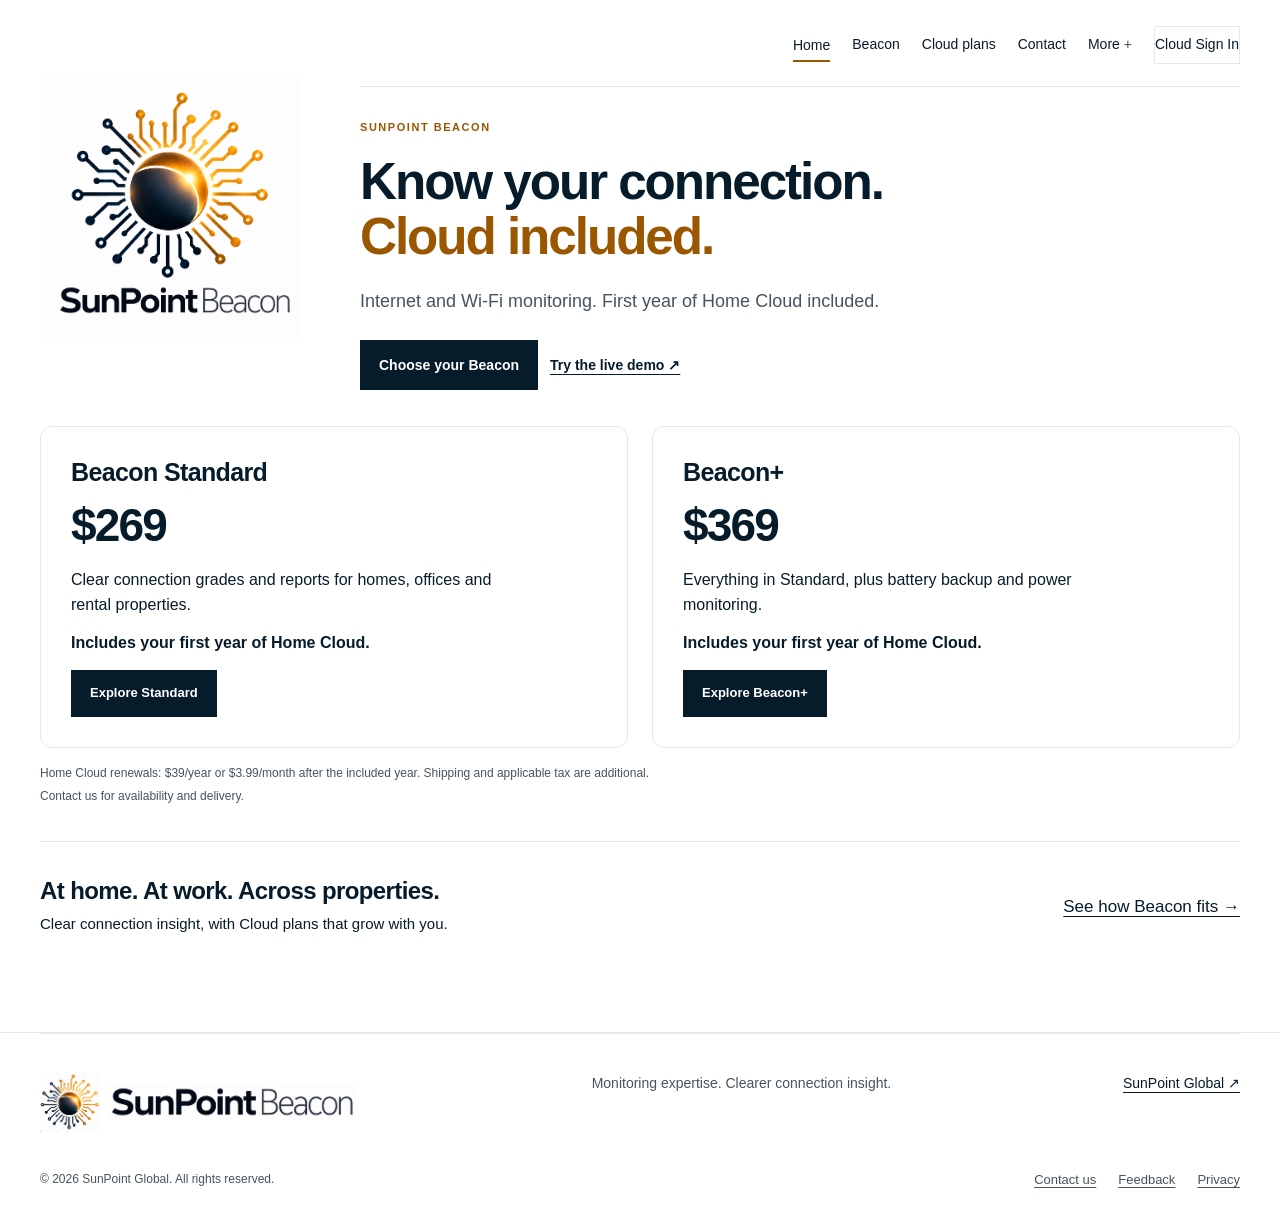
==== index.html @ 707d2218 "Match Global home layout and standardize public navigation" ====
<!doctype html><html lang="en"><head><meta charset="utf-8"><meta name="viewport" content="width=device-width,initial-scale=1"><title>SunPoint Beacon — Know the quality of your connection</title><meta name="description" content="Internet and Wi-Fi monitoring with clear grades, remote dashboards and useful reports for homes, businesses and short-term rental hosts."><link rel="canonical" href="https://sunpointbeacon.com/"><meta property="og:type" content="website"><meta property="og:title" content="SunPoint Beacon — Know the quality of your connection"><meta property="og:description" content="Internet and Wi-Fi monitoring with clear grades, remote dashboards and useful reports for homes, businesses and short-term rental hosts."><meta property="og:url" content="https://sunpointbeacon.com/"><meta name="theme-color" content="#102f3b"><link rel="icon" href="favicon.svg?v=20261029-eclipse" type="image/svg+xml"><link rel="stylesheet" href="styles.css?v=20261024-sales"><link rel="stylesheet" href="brand.css?v=20261030-navigation1"><script src="site.js?v=20261030-navigation1" defer></script><script src="analytics-config.js"></script><script src="analytics.js" defer></script></head><body><a class="skip" href="#main">Skip to content</a><header class="home-masthead clean-bundle-home"><div class="wrap home-masthead-grid"><a class="brand" href="/" aria-label="SunPoint Beacon home"><img class="eclipse-stacked-header" src="assets/eclipse-logo.png" alt="SunPoint Beacon" width="1254" height="1254"></a><div class="home-masthead-content"><nav class="site-navigation" aria-label="Main navigation"><a href="/" aria-current="page">Home</a><a href="product.html">Beacon</a><a href="pricing.html">Cloud plans</a><a href="contact.html">Contact</a><details class="site-more"><summary>More</summary><div class="site-more-links"><a href="https://sunpointglobal.net/consulting.html">Consulting</a><a href="use-cases.html">Use cases</a><a href="about.html">About</a><a href="https://cloud.sunpointbeacon.com/demo">Live demo</a><a href="feedback.html">Feedback</a></div></details><a href="https://cloud.sunpointbeacon.com/login" class="cloud-signin">Cloud Sign In</a></nav><div class="home-intro"><p class="eyebrow">SunPoint Beacon</p><h1>Know your connection.<br><em>Cloud included.</em></h1><p class="lead">Internet and Wi-Fi monitoring. First year of Home Cloud included.</p><div class="actions"><a class="button" href="#choose-beacon">Choose your Beacon</a><a class="home-demo-link" href="https://cloud.sunpointbeacon.com/demo">Try the live demo &#8599;</a></div></div></div></div></header><main id="main"><section class="wrap bundle-choice" id="choose-beacon" aria-label="Choose your Beacon"><article class="bundle-card"><h2>Beacon Standard</h2><p class="bundle-price">$269</p><p>Clear connection grades and reports for homes, offices and rental properties.</p><p class="bundle-included">Includes your first year of Home Cloud.</p><a class="button" href="product.html">Explore Standard</a></article><article class="bundle-card"><h2>Beacon+</h2><p class="bundle-price">$369</p><p>Everything in Standard, plus battery backup and power monitoring.</p><p class="bundle-included">Includes your first year of Home Cloud.</p><a class="button" href="product.html">Explore Beacon+</a></article></section><div class="wrap bundle-terms"><p>Home Cloud renewals: $39/year or $3.99/month after the included year. Shipping and applicable tax are additional.</p><p>Contact us for availability and delivery.</p></div><section class="wrap consulting-quiet"><div><h2>At home. At work. Across properties.</h2><p>Clear connection insight, with Cloud plans that grow with you.</p></div><a class="text-link" href="use-cases.html">See how Beacon fits &#8594;</a></section></main><footer><div class="wrap footer "><a class="brand" href="/" aria-label="SunPoint Beacon home" title="SunPoint Beacon home"><svg class="eclipse-lockup" viewBox="0 0 640 120" role="img" aria-label="SunPoint Beacon"><svg x="0" y="0" width="120" height="120" viewBox="140 60 980 920"><image href="assets/eclipse-logo.png" width="1254" height="1254"/></svg><svg x="132" y="25" width="500" height="70" viewBox="70 995 1150 155"><image href="assets/eclipse-logo.png" width="1254" height="1254"/></svg></svg></a><p>Monitoring expertise. Clearer connection insight.</p><a href="https://sunpointglobal.net/">SunPoint Global ↗</a></div><div class="wrap footer-bottom"><span>© <span data-year>2026</span> SunPoint Global. All rights reserved.</span><nav class="footer-links" aria-label="Footer navigation"><a href="contact.html">Contact us</a><a href="feedback.html">Feedback</a><a href="privacy.html">Privacy</a></nav></div></footer></body></html>
---- styles.css ----
:root{--ink:#102f3b;--paper:#fbfbf8;--soft:#eef3ef;--line:#d7dfdc;--green:#178148;--lime:#74a91d;--amber:#d19a16;--orange:#d86620;--red:#c9352b;--muted:#5d6a70;--accent:#d9772b}*{box-sizing:border-box}html{scroll-behavior:smooth}body{margin:0;background:var(--paper);color:var(--ink);font-family:Arial,Helvetica,sans-serif;font-size:17px;line-height:1.6}a{color:inherit;text-underline-offset:4px}a:hover{color:var(--accent)}h1,h2,h3,p{margin:0 0 20px}h1,h2,h3{line-height:1.08;letter-spacing:-.04em}h1{font-size:clamp(44px,6vw,82px);font-weight:600}h2{font-size:clamp(30px,4vw,50px);font-weight:600}h3{font-size:25px}.wrap{width:min(1200px,calc(100% - 64px));margin:auto}.eyebrow{font-size:11px;letter-spacing:.14em;text-transform:uppercase;font-weight:800;color:var(--accent);margin-bottom:18px}.small{font-size:13px;color:var(--muted)}.lead{font-size:21px;color:var(--muted);max-width:760px}.skip{position:absolute;top:-100px;left:10px;background:#fff;padding:10px;z-index:10}.skip:focus{top:10px}header{border-bottom:1px solid var(--line);background:rgba(251,251,248,.96);position:sticky;top:0;z-index:5}.head{display:flex;align-items:center;justify-content:space-between;gap:30px;padding:18px 0}.brand{display:flex;align-items:center;gap:12px;text-decoration:none;font-weight:800;letter-spacing:.03em}.mark{display:grid;place-items:center;width:38px;height:38px;border-radius:50%;background:var(--ink);color:#fff;font-size:19px}.brand small{display:block;font-size:10px;letter-spacing:.16em;color:var(--muted);margin-top:2px}nav{display:flex;gap:22px;align-items:center;flex-wrap:wrap}nav a{text-decoration:none;font-size:14px}nav a[aria-current]{border-bottom:2px solid var(--accent);padding-bottom:4px}.hero{display:grid;grid-template-columns:1.25fr .75fr;gap:60px;align-items:center;padding:90px 0 70px}.hero em{font-style:normal;color:var(--accent)}.actions{display:flex;gap:12px;flex-wrap:wrap;margin-top:30px}.button{display:inline-flex;gap:24px;align-items:center;justify-content:space-between;padding:15px 20px;background:var(--ink);color:#fff;text-decoration:none;font-weight:800;font-size:14px;border:1px solid var(--ink)}.button:hover{background:var(--accent);border-color:var(--accent);color:#fff}.button.secondary{background:transparent;color:var(--ink)}.status-card{background:var(--ink);color:#fff;padding:28px;border-radius:18px;box-shadow:16px 16px 0 #e5e9e3}.status-card .label{font-size:10px;letter-spacing:.14em;text-transform:uppercase;color:#c6d4d5}.grade{display:grid;place-items:center;width:160px;height:160px;border-radius:22px;background:var(--green);font-size:100px;font-weight:800;line-height:1;margin:24px 0 14px}.score-link{font-size:22px;font-weight:800}.status-card p{color:#d5e0e1}.mini-grid{display:grid;grid-template-columns:1fr 1fr;gap:10px;margin-top:20px}.mini{border:1px solid #526970;border-radius:10px;padding:12px}.mini b{display:block;margin-top:4px}.band{background:var(--soft);border-top:1px solid var(--line);border-bottom:1px solid var(--line)}.band .wrap{display:flex;gap:30px;justify-content:space-between;padding:20px 0;font-size:13px}.section{padding:80px 0}.split{display:grid;grid-template-columns:1fr 1fr;gap:70px}.grid3{display:grid;grid-template-columns:repeat(3,1fr);gap:24px}.card{border:1px solid var(--line);padding:28px;background:#fff}.card .num{font-size:11px;font-weight:800;color:var(--accent);letter-spacing:.12em}.card h3{margin-top:18px}.lens-grid{display:grid;grid-template-columns:repeat(3,1fr);gap:18px}.lens{background:#fff;border:1px solid var(--line);padding:24px}.lens strong{display:block;font-size:20px;margin-bottom:8px}.soft{background:var(--soft)}.grade-scale{display:grid;grid-template-columns:repeat(5,1fr);gap:8px;margin-top:28px}.g{color:#fff;padding:18px;border-radius:10px;text-align:center;font-weight:800}.ga{background:var(--green)}.gb{background:var(--lime)}.gc{background:var(--amber)}.gd{background:var(--orange)}.gf{background:var(--red)}.callout{display:flex;justify-content:space-between;align-items:center;gap:35px;background:var(--ink);color:#fff;padding:42px;margin:70px auto}.callout p{color:#cad6d8;max-width:700px}.callout .button{background:#fff;color:var(--ink);border-color:#fff}.callout .button:hover{background:var(--accent);color:#fff;border-color:var(--accent)}footer{background:var(--ink);color:#fff;margin-top:60px}.footer{display:flex;justify-content:space-between;gap:30px;padding:38px 0}.footer p{color:#c7d3d5;font-size:14px}.footer a{font-size:14px}.notice{border-left:4px solid var(--accent);padding:16px 18px;background:#fff;border-top:1px solid var(--line);border-right:1px solid var(--line);border-bottom:1px solid var(--line);color:var(--muted)}.use-list article{display:grid;grid-template-columns:52px 1fr 1.2fr;gap:28px;padding:32px 0;border-top:1px solid var(--line)}.use-list .n{font-size:12px;color:var(--accent);font-weight:800}.timeline{display:grid;gap:10px;margin-top:24px}.event{display:grid;grid-template-columns:110px 1fr auto;gap:14px;background:#fff;border:1px solid var(--line);padding:14px 16px}.event .sev{font-size:11px;font-weight:800;text-transform:uppercase}.sev.warn{color:#9a6500}.sev.good{color:var(--green)}.metric-table{width:100%;border-collapse:collapse;background:#fff}.metric-table th,.metric-table td{padding:12px;border-bottom:1px solid var(--line);text-align:left}.metric-table th{font-size:12px;text-transform:uppercase;letter-spacing:.08em;color:var(--muted)}@media(max-width:850px){.wrap{width:calc(100% - 36px)}.head{align-items:flex-start;flex-direction:column}.hero,.split{grid-template-columns:1fr;gap:35px;padding:55px 0}.grid3,.lens-grid{grid-template-columns:1fr}.status-card{max-width:520px}.band .wrap,.footer{flex-direction:column}.grade-scale{grid-template-columns:1fr}.use-list article{grid-template-columns:35px 1fr}.use-list article>div:last-child{grid-column:2}.callout{align-items:flex-start;flex-direction:column}.event{grid-template-columns:1fr}.mini-grid{grid-template-columns:1fr}}


/* Shared customer-facing refinements */
em{font-style:normal;color:var(--accent,var(--orange))}
nav{flex-wrap:wrap;gap:18px}.cloud-signin{font-weight:700;border:1px solid var(--line);padding:8px 12px;white-space:nowrap}.mark{font-size:12px;width:42px;height:42px;flex-shrink:0}.page-intro{padding:65px 0 40px;border-bottom:1px solid var(--line)}.example-note{font-size:11px!important;margin:16px 0 0!important;color:#cad6d8!important}.direct-email{margin-top:24px;overflow-wrap:anywhere}.footer-bottom{display:flex;justify-content:space-between;gap:18px;flex-wrap:wrap;font-size:12px;padding-bottom:24px}.footer .brand{color:#fff}.footer small{color:#cad6d8}nav a:focus-visible,.button:focus-visible{outline:3px solid #d9772b;outline-offset:4px}article[id]{scroll-margin-top:150px}
@media(max-width:650px){h1{font-size:clamp(34px,9vw,42px)}nav{gap:10px 16px}nav a{font-size:13px}.grade{width:126px;height:126px;font-size:82px}.mini-grid{grid-template-columns:1fr 1fr}.hero{padding-top:40px}.page-intro{padding-top:42px}.section{padding-top:48px;padding-bottom:48px}.callout{padding:26px;margin:40px auto}.header-inner{align-items:flex-start;flex-direction:column}.wrap{width:calc(100% - 36px)}.use-list article{grid-template-columns:30px 1fr;gap:15px}.use-list article>div:last-child{grid-column:2}.use-list h2{font-size:28px}.contact-grid{grid-template-columns:1fr}.footer,.footer-top{flex-direction:column;align-items:flex-start}.business-grid{grid-template-columns:1fr}.business{padding:26px}.monogram{margin-bottom:24px}}

/* Cloud pricing */
.plan-grid{display:grid;grid-template-columns:repeat(4,minmax(0,1fr));gap:20px}.plan-card{display:flex;flex-direction:column;min-width:0}.plan-card .button{margin-top:auto}.plan-price{font-size:32px;font-weight:700}.plan-price small{font-size:14px;font-weight:400}.plan-card p{overflow-wrap:anywhere}@media(max-width:1100px){.plan-grid{grid-template-columns:repeat(2,minmax(0,1fr))}}@media(max-width:650px){.plan-grid{grid-template-columns:1fr}.plan-card{padding:24px}}
.plan-card h2{font-size:24px;line-height:1.2;margin:0 0 18px}.plan-card .plan-price{font-size:32px;line-height:1.3}.plan-card .plan-price small{font-size:13px}

/* Demo discovery */
.demo-nav{font-weight:700!important;text-decoration:underline;text-underline-offset:5px}.demo-note{font-size:14px;color:var(--muted,#536a73);margin-top:14px}nav{flex-wrap:wrap}

.analytics-consent{position:fixed;bottom:16px;left:16px;right:16px;max-width:640px;z-index:1000;padding:18px;border:1px solid #9badb3;border-radius:12px;background:var(--surface,#fff);color:var(--ink,#12313c);box-shadow:0 4px 24px #0003;font:15px/1.5 Arial}.analytics-consent p{margin:0 0 12px}.analytics-consent button{margin:4px 3px;padding:9px 12px}.analytics-consent[hidden]{display:none!important}

/* Public contact navigation */
.footer-bottom .footer-links{display:flex;flex-wrap:wrap;gap:12px 22px;margin:0;padding:0}.footer-bottom .footer-links a{padding:0;font-size:13px;color:inherit;text-decoration:underline;text-underline-offset:3px}
---- brand.css ----
.brand{font-family:Arial,Helvetica,sans-serif;font-size:21px;font-weight:700;letter-spacing:0;line-height:1.3;gap:12px}.brand small{display:block;font-family:Arial,Helvetica,sans-serif;font-size:10px;font-weight:400;letter-spacing:2px;line-height:1.5;margin-top:3px}.brand .mark,.brand .brand-mark{display:grid;place-items:center;width:48px;height:48px;flex:0 0 auto;border-radius:50%;background:#12313c;color:#fff;font:400 24px/1 Georgia,serif;letter-spacing:-1px}.footer .brand .mark,.footer .brand .brand-mark{background:#fff;color:#12313c}.footer .brand{font-size:21px}@media(max-width:720px){.brand,.footer .brand{font-size:17px}.brand small{font-size:8px}.brand .mark,.brand .brand-mark{width:40px;height:40px;font-size:20px}}

.brand .mark,.brand .brand-mark{font-weight:400;letter-spacing:-1px}.grade{line-height:1}

.status-card .grade{font-size:132px}@media(max-width:720px){.status-card .grade{font-size:104px}}

/* Eclipse identity: exact supplied artwork and matching Beacon wordmark. */
.brand{display:inline-flex;flex:0 0 auto;max-width:100%;line-height:1}.eclipse-lockup{display:block;width:280px;height:auto;max-width:100%;background:#fff;border-radius:6px;padding:4px}.footer .eclipse-lockup{width:280px}.eclipse-feature{width:100%;height:auto;background:#fff;border-radius:16px;overflow:hidden}.eclipse-feature img{display:block;width:100%;height:auto}.header-inner{gap:24px}.header-inner nav{min-width:0}@media(max-width:720px){.eclipse-lockup,.footer .eclipse-lockup{width:250px}.header-inner{align-items:flex-start}}

.founder .eclipse-feature{display:block;max-width:260px;margin-bottom:24px}

/* Unified eclipse palette and prominent brand banner. */
:root{--paper:#fff;--ink:#071c2b;--muted:#47545f;--orange:#9b5600;--soft:#fff8eb;--line:#e6e8eb}header,body{background:#fff}.header-inner{padding:24px 0;gap:32px;flex-wrap:wrap}.eclipse-lockup{width:360px;padding:0;border-radius:0;background:#fff}.footer .eclipse-lockup{width:320px}.footer,footer{background:#fff;color:var(--ink);border-top:1px solid var(--line)}.footer p,.footer-top p,.footer-bottom,footer p{color:var(--muted)}.footer-bottom{border-color:var(--line)}.founder{background:var(--soft)}@media(max-width:720px){.eclipse-lockup{width:310px;max-width:100%}.footer .eclipse-lockup{width:290px;max-width:100%}.header-inner{padding:20px 0;gap:20px}}

:root{--accent:#9b5600}.head{flex-wrap:wrap;gap:26px}.eclipse-feature{background:transparent;border-radius:0}.founder{background:#fff;border:1px solid var(--line)}

.eclipse-stacked-header{display:block;width:260px;height:auto;max-width:100%}.eclipse-wordmark{display:block;width:100%;max-width:350px;margin-bottom:40px}.eclipse-wordmark svg{display:block;width:100%;height:auto}@media(max-width:720px){.eclipse-stacked-header{width:260px}.eclipse-wordmark{max-width:310px;margin-bottom:28px}}

/* Home masthead: one balanced introduction around the stacked identity. */
.home-masthead{border-bottom:0}.home-masthead-grid{display:grid;grid-template-columns:260px minmax(0,1fr);gap:60px;align-items:center;padding:26px 0 36px}.home-masthead-grid>.brand{align-self:center}.home-masthead-content{min-width:0}.home-masthead-content nav{justify-content:flex-start;gap:12px 22px;padding:0 0 22px;border-bottom:1px solid var(--line);margin-bottom:32px}.home-intro .eyebrow{margin-bottom:18px}.home-intro h1{font-size:clamp(38px,4.4vw,62px);margin-bottom:22px}.home-intro .lead{font-size:18px;line-height:1.6;max-width:740px}.home-intro .actions{margin-top:24px;gap:12px}.home-intro .button{padding:13px 18px}.home-demo-link{align-self:center;font-size:13px;font-weight:600;text-underline-offset:4px}.home-brand-strip{display:grid;grid-template-columns:280px minmax(0,1fr);gap:40px;align-items:center;border-top:1px solid var(--line);padding:26px 0 30px}.home-brand-strip .eclipse-wordmark{max-width:280px;margin:0}.home-brand-strip h2{font-size:30px;margin:0 0 10px;letter-spacing:-.035em}.home-brand-strip p{font-size:15px;line-height:1.55;margin:0;max-width:720px}.home-brand-strip~.band{margin-top:0}body:has(.home-masthead) .section{padding:64px 0}body:has(.home-masthead) .section-heading{margin-bottom:30px}
@media(max-width:1100px) and (min-width:721px){.home-masthead-grid{grid-template-columns:230px minmax(0,1fr);gap:36px}.home-masthead-grid .eclipse-stacked-header{width:230px}.home-masthead-content nav{gap:10px 18px}.home-intro h1{font-size:45px}.home-brand-strip{grid-template-columns:230px minmax(0,1fr);gap:36px}.home-brand-strip h2{font-size:27px}}
@media(max-width:720px){.home-masthead-grid{grid-template-columns:1fr;gap:24px;padding:16px 0 28px}.home-masthead-grid>.brand{justify-self:center}.home-masthead-grid .eclipse-stacked-header{width:260px}.home-masthead-content nav{gap:10px 20px;padding-bottom:20px;margin-bottom:26px}.home-intro h1{font-size:40px}.home-intro .lead{font-size:18px}.home-intro .actions{gap:12px}.home-demo-link{display:block;flex-basis:100%;margin-top:4px}.home-brand-strip{grid-template-columns:1fr;gap:20px;padding:26px 0}.home-brand-strip .eclipse-wordmark{max-width:260px}.home-brand-strip h2{font-size:27px}body:has(.home-masthead) .section{padding:44px 0}}

@media(max-width:720px){.home-masthead-content nav{display:grid;grid-template-columns:repeat(3,minmax(0,1fr));gap:8px 10px}.home-masthead-content nav a{display:flex;align-items:center;justify-content:center;text-align:center;min-width:0;min-height:36px;padding:6px!important;font-size:12px;white-space:nowrap}.home-masthead-content nav .demo-nav{text-underline-offset:3px}}

/* Clear hardware-first bundle offer. */
.bundle-choice{display:grid;grid-template-columns:repeat(2,minmax(0,1fr));gap:24px;padding:12px 0 0}.bundle-card{border:1px solid var(--line);border-radius:12px;padding:30px;background:#fff;display:flex;flex-direction:column;align-items:flex-start}.bundle-card h2{font:600 25px/1.2 Arial,sans-serif;letter-spacing:-.025em;margin:0 0 12px}.bundle-price{font-size:46px;font-weight:600;line-height:1.15;color:var(--ink);letter-spacing:-.04em;margin:0 0 16px}.bundle-card p:not(.bundle-price){font-size:16px;line-height:1.55;max-width:430px;margin:0 0 14px}.bundle-card .bundle-included{font-weight:600;color:var(--ink)}.bundle-card .button{margin-top:auto;font-size:13px;padding:12px 18px}.bundle-terms{padding:16px 0 0}.bundle-terms p{font-size:12px;line-height:1.5;margin:0 0 5px;color:var(--muted)}.consulting-quiet{display:flex;align-items:center;justify-content:space-between;gap:28px;padding:36px 0;margin-top:36px;border-top:1px solid var(--line)}.consulting-quiet h2{font-size:24px;margin:0 0 8px;letter-spacing:-.025em}.consulting-quiet p{font-size:15px;margin:0}.consulting-quiet .text-link{flex-shrink:0}.bundle-intro{padding:50px 0 24px}.bundle-intro h1{font-size:clamp(40px,4.6vw,64px)}.bundle-intro .lead{font-size:19px;max-width:720px;margin-bottom:20px}.clean-bundle-home .home-intro h1{font-size:clamp(38px,4vw,58px)}.clean-bundle-home .home-intro .lead{max-width:650px}.clean-bundle-home .home-masthead-grid{padding-bottom:24px}.clean-bundle-home .home-masthead-content nav{justify-content:flex-end}.home-intro .home-demo-link{font-size:14px}
@media(max-width:720px){.bundle-choice{grid-template-columns:1fr;gap:16px;padding-top:8px}.bundle-card{padding:24px}.bundle-price{font-size:40px}.consulting-quiet{align-items:flex-start;flex-direction:column;gap:14px;padding:28px 0;margin-top:28px}.bundle-intro{padding:36px 0 20px}.bundle-intro h1,.clean-bundle-home .home-intro h1{font-size:39px}.clean-bundle-home .home-masthead-content nav{grid-template-columns:repeat(2,minmax(0,1fr))}.clean-bundle-home .home-masthead-grid{gap:20px}}

@media(max-width:720px){.clean-bundle-home .eclipse-stacked-header{width:200px}.clean-bundle-home .home-intro h1{font-size:32px}.clean-bundle-home .home-intro .lead{font-size:17px}.clean-bundle-home .home-masthead-content nav{margin-bottom:22px}}

/* Stable navigation shared by every public page. */
.site-navigation{display:flex;align-items:center;gap:10px 22px;flex-wrap:wrap}.site-navigation>a,.site-navigation summary{font:400 14px/1.4 Arial,sans-serif;color:var(--ink);text-decoration:none;white-space:nowrap}.site-navigation>a{padding:8px 0}.site-navigation a[aria-current=page],.site-more[data-current=true]>summary{border-bottom:2px solid var(--accent,#9b5600)}.site-more{position:relative;z-index:30}.site-more>summary{list-style:none;cursor:pointer;padding:8px 0}.site-more>summary::-webkit-details-marker{display:none}.site-more>summary::after{content:" +";color:var(--muted)}.site-more[open]>summary::after{content:" -"}.site-more-links{position:absolute;right:0;top:calc(100% + 8px);display:grid;min-width:210px;padding:8px;background:#fff;border:1px solid var(--line);border-radius:8px;box-shadow:0 12px 32px #071c2b1a}.site-more-links>a{display:block;padding:11px 14px!important;font:400 14px/1.4 Arial,sans-serif;white-space:nowrap;color:var(--ink);text-decoration:none}.site-more-links>a:hover{background:var(--soft);color:var(--accent)}.site-more summary:focus-visible{outline:2px solid var(--accent);outline-offset:5px}.home-masthead-content .site-navigation{justify-content:flex-end}
@media(max-width:720px){header .site-navigation,.home-masthead-content .site-navigation{display:grid;grid-template-columns:repeat(3,minmax(0,1fr));width:100%;gap:8px 10px}.site-navigation>a,.home-masthead-content .site-navigation>a,.site-navigation .site-more>summary{display:flex;align-items:center;justify-content:center;text-align:center;min-height:36px;padding:6px!important;font-size:12px}.site-navigation .site-more-links>a{display:block;text-align:left;min-height:40px;font-size:14px}.site-navigation .cloud-signin{font-size:11px!important}.site-more-links{min-width:190px}.site-more{align-self:stretch}.site-navigation .site-more>summary{height:100%}}
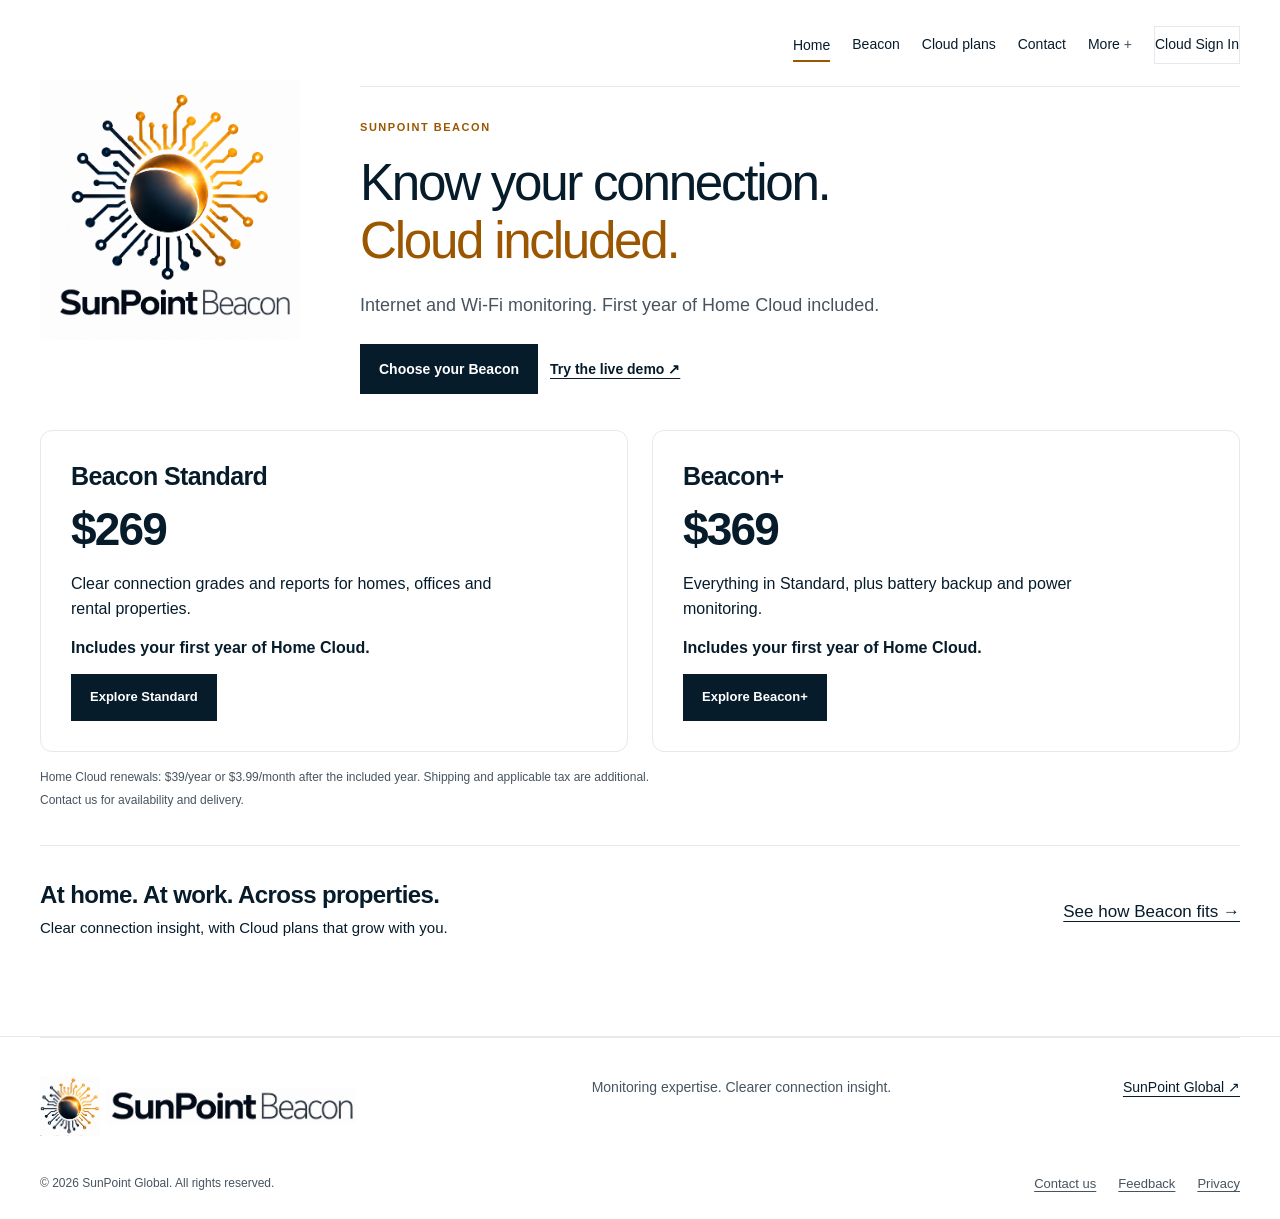
==== commit f6f6b78a: "Match Global home typography and responsive grid" ====
--- a/index.html
+++ b/index.html
@@ -1 +1 @@
-<!doctype html><html lang="en"><head><meta charset="utf-8"><meta name="viewport" content="width=device-width,initial-scale=1"><title>SunPoint Beacon — Know the quality of your connection</title><meta name="description" content="Internet and Wi-Fi monitoring with clear grades, remote dashboards and useful reports for homes, businesses and short-term rental hosts."><link rel="canonical" href="https://sunpointbeacon.com/"><meta property="og:type" content="website"><meta property="og:title" content="SunPoint Beacon — Know the quality of your connection"><meta property="og:description" content="Internet and Wi-Fi monitoring with clear grades, remote dashboards and useful reports for homes, businesses and short-term rental hosts."><meta property="og:url" content="https://sunpointbeacon.com/"><meta name="theme-color" content="#102f3b"><link rel="icon" href="favicon.svg?v=20261029-eclipse" type="image/svg+xml"><link rel="stylesheet" href="styles.css?v=20261024-sales"><link rel="stylesheet" href="brand.css?v=20261030-navigation1"><script src="site.js?v=20261030-navigation1" defer></script><script src="analytics-config.js"></script><script src="analytics.js" defer></script></head><body><a class="skip" href="#main">Skip to content</a><header class="home-masthead clean-bundle-home"><div class="wrap home-masthead-grid"><a class="brand" href="/" aria-label="SunPoint Beacon home"><img class="eclipse-stacked-header" src="assets/eclipse-logo.png" alt="SunPoint Beacon" width="1254" height="1254"></a><div class="home-masthead-content"><nav class="site-navigation" aria-label="Main navigation"><a href="/" aria-current="page">Home</a><a href="product.html">Beacon</a><a href="pricing.html">Cloud plans</a><a href="contact.html">Contact</a><details class="site-more"><summary>More</summary><div class="site-more-links"><a href="https://sunpointglobal.net/consulting.html">Consulting</a><a href="use-cases.html">Use cases</a><a href="about.html">About</a><a href="https://cloud.sunpointbeacon.com/demo">Live demo</a><a href="feedback.html">Feedback</a></div></details><a href="https://cloud.sunpointbeacon.com/login" class="cloud-signin">Cloud Sign In</a></nav><div class="home-intro"><p class="eyebrow">SunPoint Beacon</p><h1>Know your connection.<br><em>Cloud included.</em></h1><p class="lead">Internet and Wi-Fi monitoring. First year of Home Cloud included.</p><div class="actions"><a class="button" href="#choose-beacon">Choose your Beacon</a><a class="home-demo-link" href="https://cloud.sunpointbeacon.com/demo">Try the live demo &#8599;</a></div></div></div></div></header><main id="main"><section class="wrap bundle-choice" id="choose-beacon" aria-label="Choose your Beacon"><article class="bundle-card"><h2>Beacon Standard</h2><p class="bundle-price">$269</p><p>Clear connection grades and reports for homes, offices and rental properties.</p><p class="bundle-included">Includes your first year of Home Cloud.</p><a class="button" href="product.html">Explore Standard</a></article><article class="bundle-card"><h2>Beacon+</h2><p class="bundle-price">$369</p><p>Everything in Standard, plus battery backup and power monitoring.</p><p class="bundle-included">Includes your first year of Home Cloud.</p><a class="button" href="product.html">Explore Beacon+</a></article></section><div class="wrap bundle-terms"><p>Home Cloud renewals: $39/year or $3.99/month after the included year. Shipping and applicable tax are additional.</p><p>Contact us for availability and delivery.</p></div><section class="wrap consulting-quiet"><div><h2>At home. At work. Across properties.</h2><p>Clear connection insight, with Cloud plans that grow with you.</p></div><a class="text-link" href="use-cases.html">See how Beacon fits &#8594;</a></section></main><footer><div class="wrap footer "><a class="brand" href="/" aria-label="SunPoint Beacon home" title="SunPoint Beacon home"><svg class="eclipse-lockup" viewBox="0 0 640 120" role="img" aria-label="SunPoint Beacon"><svg x="0" y="0" width="120" height="120" viewBox="140 60 980 920"><image href="assets/eclipse-logo.png" width="1254" height="1254"/></svg><svg x="132" y="25" width="500" height="70" viewBox="70 995 1150 155"><image href="assets/eclipse-logo.png" width="1254" height="1254"/></svg></svg></a><p>Monitoring expertise. Clearer connection insight.</p><a href="https://sunpointglobal.net/">SunPoint Global ↗</a></div><div class="wrap footer-bottom"><span>© <span data-year>2026</span> SunPoint Global. All rights reserved.</span><nav class="footer-links" aria-label="Footer navigation"><a href="contact.html">Contact us</a><a href="feedback.html">Feedback</a><a href="privacy.html">Privacy</a></nav></div></footer></body></html>
+<!doctype html><html lang="en"><head><meta charset="utf-8"><meta name="viewport" content="width=device-width,initial-scale=1"><title>SunPoint Beacon — Know the quality of your connection</title><meta name="description" content="Internet and Wi-Fi monitoring with clear grades, remote dashboards and useful reports for homes, businesses and short-term rental hosts."><link rel="canonical" href="https://sunpointbeacon.com/"><meta property="og:type" content="website"><meta property="og:title" content="SunPoint Beacon — Know the quality of your connection"><meta property="og:description" content="Internet and Wi-Fi monitoring with clear grades, remote dashboards and useful reports for homes, businesses and short-term rental hosts."><meta property="og:url" content="https://sunpointbeacon.com/"><meta name="theme-color" content="#102f3b"><link rel="icon" href="favicon.svg?v=20261029-eclipse" type="image/svg+xml"><link rel="stylesheet" href="styles.css?v=20261024-sales"><link rel="stylesheet" href="brand.css?v=20261030-navigation2"><script src="site.js?v=20261030-navigation2" defer></script><script src="analytics-config.js"></script><script src="analytics.js" defer></script></head><body><a class="skip" href="#main">Skip to content</a><header class="home-masthead clean-bundle-home"><div class="wrap home-masthead-grid"><a class="brand" href="/" aria-label="SunPoint Beacon home"><img class="eclipse-stacked-header" src="assets/eclipse-logo.png" alt="SunPoint Beacon" width="1254" height="1254"></a><div class="home-masthead-content"><nav class="site-navigation" aria-label="Main navigation"><a href="/" aria-current="page">Home</a><a href="product.html">Beacon</a><a href="pricing.html">Cloud plans</a><a href="contact.html">Contact</a><details class="site-more"><summary>More</summary><div class="site-more-links"><a href="https://sunpointglobal.net/consulting.html">Consulting</a><a href="use-cases.html">Use cases</a><a href="about.html">About</a><a href="https://cloud.sunpointbeacon.com/demo">Live demo</a><a href="feedback.html">Feedback</a></div></details><a href="https://cloud.sunpointbeacon.com/login" class="cloud-signin">Cloud Sign In</a></nav><div class="home-intro"><p class="eyebrow">SunPoint Beacon</p><h1>Know your connection.<br><em>Cloud included.</em></h1><p class="lead">Internet and Wi-Fi monitoring. First year of Home Cloud included.</p><div class="actions"><a class="button" href="#choose-beacon">Choose your Beacon</a><a class="home-demo-link" href="https://cloud.sunpointbeacon.com/demo">Try the live demo &#8599;</a></div></div></div></div></header><main id="main"><section class="wrap bundle-choice" id="choose-beacon" aria-label="Choose your Beacon"><article class="bundle-card"><h2>Beacon Standard</h2><p class="bundle-price">$269</p><p>Clear connection grades and reports for homes, offices and rental properties.</p><p class="bundle-included">Includes your first year of Home Cloud.</p><a class="button" href="product.html">Explore Standard</a></article><article class="bundle-card"><h2>Beacon+</h2><p class="bundle-price">$369</p><p>Everything in Standard, plus battery backup and power monitoring.</p><p class="bundle-included">Includes your first year of Home Cloud.</p><a class="button" href="product.html">Explore Beacon+</a></article></section><div class="wrap bundle-terms"><p>Home Cloud renewals: $39/year or $3.99/month after the included year. Shipping and applicable tax are additional.</p><p>Contact us for availability and delivery.</p></div><section class="wrap consulting-quiet"><div><h2>At home. At work. Across properties.</h2><p>Clear connection insight, with Cloud plans that grow with you.</p></div><a class="text-link" href="use-cases.html">See how Beacon fits &#8594;</a></section></main><footer><div class="wrap footer "><a class="brand" href="/" aria-label="SunPoint Beacon home" title="SunPoint Beacon home"><svg class="eclipse-lockup" viewBox="0 0 640 120" role="img" aria-label="SunPoint Beacon"><svg x="0" y="0" width="120" height="120" viewBox="140 60 980 920"><image href="assets/eclipse-logo.png" width="1254" height="1254"/></svg><svg x="132" y="25" width="500" height="70" viewBox="70 995 1150 155"><image href="assets/eclipse-logo.png" width="1254" height="1254"/></svg></svg></a><p>Monitoring expertise. Clearer connection insight.</p><a href="https://sunpointglobal.net/">SunPoint Global ↗</a></div><div class="wrap footer-bottom"><span>© <span data-year>2026</span> SunPoint Global. All rights reserved.</span><nav class="footer-links" aria-label="Footer navigation"><a href="contact.html">Contact us</a><a href="feedback.html">Feedback</a><a href="privacy.html">Privacy</a></nav></div></footer></body></html>
--- a/brand.css
+++ b/brand.css
@@ -32,3 +32,6 @@
 /* Stable navigation shared by every public page. */
 .site-navigation{display:flex;align-items:center;gap:10px 22px;flex-wrap:wrap}.site-navigation>a,.site-navigation summary{font:400 14px/1.4 Arial,sans-serif;color:var(--ink);text-decoration:none;white-space:nowrap}.site-navigation>a{padding:8px 0}.site-navigation a[aria-current=page],.site-more[data-current=true]>summary{border-bottom:2px solid var(--accent,#9b5600)}.site-more{position:relative;z-index:30}.site-more>summary{list-style:none;cursor:pointer;padding:8px 0}.site-more>summary::-webkit-details-marker{display:none}.site-more>summary::after{content:" +";color:var(--muted)}.site-more[open]>summary::after{content:" -"}.site-more-links{position:absolute;right:0;top:calc(100% + 8px);display:grid;min-width:210px;padding:8px;background:#fff;border:1px solid var(--line);border-radius:8px;box-shadow:0 12px 32px #071c2b1a}.site-more-links>a{display:block;padding:11px 14px!important;font:400 14px/1.4 Arial,sans-serif;white-space:nowrap;color:var(--ink);text-decoration:none}.site-more-links>a:hover{background:var(--soft);color:var(--accent)}.site-more summary:focus-visible{outline:2px solid var(--accent);outline-offset:5px}.home-masthead-content .site-navigation{justify-content:flex-end}
 @media(max-width:720px){header .site-navigation,.home-masthead-content .site-navigation{display:grid;grid-template-columns:repeat(3,minmax(0,1fr));width:100%;gap:8px 10px}.site-navigation>a,.home-masthead-content .site-navigation>a,.site-navigation .site-more>summary{display:flex;align-items:center;justify-content:center;text-align:center;min-height:36px;padding:6px!important;font-size:12px}.site-navigation .site-more-links>a{display:block;text-align:left;min-height:40px;font-size:14px}.site-navigation .cloud-signin{font-size:11px!important}.site-more-links{min-width:190px}.site-more{align-self:stretch}.site-navigation .site-more>summary{height:100%}}
+
+/* Identical home-page typography and content grid on both brands. */
+.home-intro h1{font-weight:500;letter-spacing:-.045em;line-height:1.12}body:has(.home-masthead) .wrap{width:min(1240px,calc(100% - 80px))}@media(max-width:1000px){body:has(.home-masthead) .wrap{width:calc(100% - 48px)}}@media(max-width:720px){body:has(.home-masthead) .wrap{width:calc(100% - 36px)}}
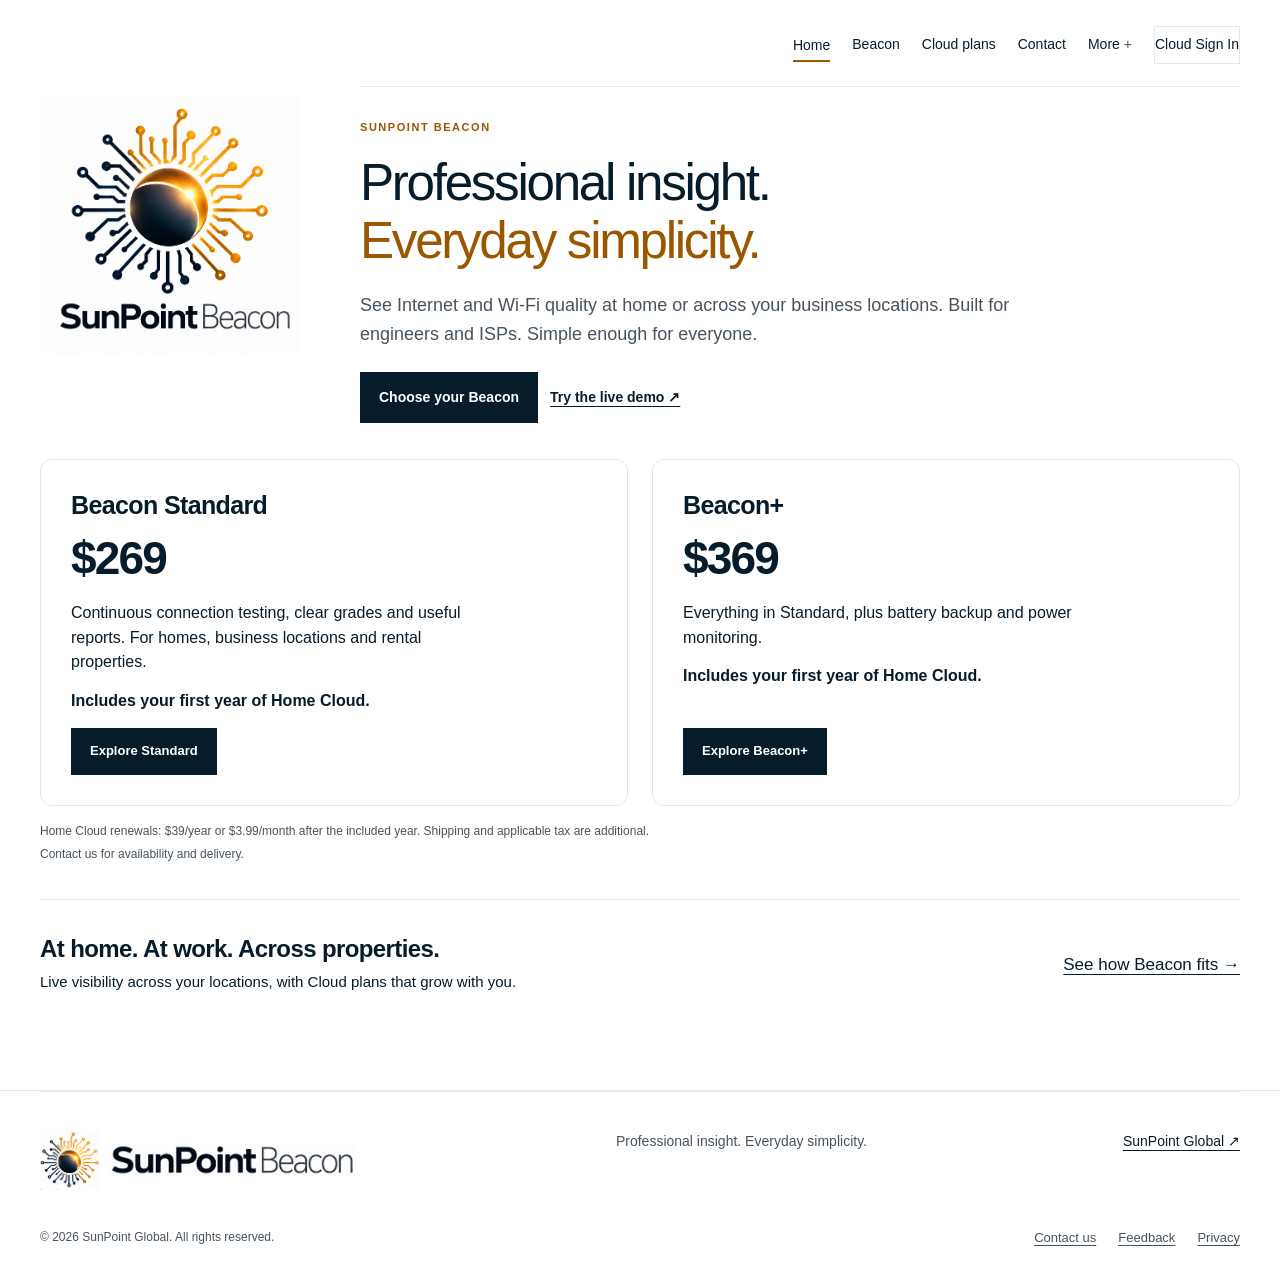
==== commit 51726587: "Clarify professional testing and multi-location visibility" ====
--- a/index.html
+++ b/index.html
@@ -1 +1 @@
-<!doctype html><html lang="en"><head><meta charset="utf-8"><meta name="viewport" content="width=device-width,initial-scale=1"><title>SunPoint Beacon — Know the quality of your connection</title><meta name="description" content="Internet and Wi-Fi monitoring with clear grades, remote dashboards and useful reports for homes, businesses and short-term rental hosts."><link rel="canonical" href="https://sunpointbeacon.com/"><meta property="og:type" content="website"><meta property="og:title" content="SunPoint Beacon — Know the quality of your connection"><meta property="og:description" content="Internet and Wi-Fi monitoring with clear grades, remote dashboards and useful reports for homes, businesses and short-term rental hosts."><meta property="og:url" content="https://sunpointbeacon.com/"><meta name="theme-color" content="#102f3b"><link rel="icon" href="favicon.svg?v=20261029-eclipse" type="image/svg+xml"><link rel="stylesheet" href="styles.css?v=20261024-sales"><link rel="stylesheet" href="brand.css?v=20261030-navigation2"><script src="site.js?v=20261030-navigation2" defer></script><script src="analytics-config.js"></script><script src="analytics.js" defer></script></head><body><a class="skip" href="#main">Skip to content</a><header class="home-masthead clean-bundle-home"><div class="wrap home-masthead-grid"><a class="brand" href="/" aria-label="SunPoint Beacon home"><img class="eclipse-stacked-header" src="assets/eclipse-logo.png" alt="SunPoint Beacon" width="1254" height="1254"></a><div class="home-masthead-content"><nav class="site-navigation" aria-label="Main navigation"><a href="/" aria-current="page">Home</a><a href="product.html">Beacon</a><a href="pricing.html">Cloud plans</a><a href="contact.html">Contact</a><details class="site-more"><summary>More</summary><div class="site-more-links"><a href="https://sunpointglobal.net/consulting.html">Consulting</a><a href="use-cases.html">Use cases</a><a href="about.html">About</a><a href="https://cloud.sunpointbeacon.com/demo">Live demo</a><a href="feedback.html">Feedback</a></div></details><a href="https://cloud.sunpointbeacon.com/login" class="cloud-signin">Cloud Sign In</a></nav><div class="home-intro"><p class="eyebrow">SunPoint Beacon</p><h1>Know your connection.<br><em>Cloud included.</em></h1><p class="lead">Internet and Wi-Fi monitoring. First year of Home Cloud included.</p><div class="actions"><a class="button" href="#choose-beacon">Choose your Beacon</a><a class="home-demo-link" href="https://cloud.sunpointbeacon.com/demo">Try the live demo &#8599;</a></div></div></div></div></header><main id="main"><section class="wrap bundle-choice" id="choose-beacon" aria-label="Choose your Beacon"><article class="bundle-card"><h2>Beacon Standard</h2><p class="bundle-price">$269</p><p>Clear connection grades and reports for homes, offices and rental properties.</p><p class="bundle-included">Includes your first year of Home Cloud.</p><a class="button" href="product.html">Explore Standard</a></article><article class="bundle-card"><h2>Beacon+</h2><p class="bundle-price">$369</p><p>Everything in Standard, plus battery backup and power monitoring.</p><p class="bundle-included">Includes your first year of Home Cloud.</p><a class="button" href="product.html">Explore Beacon+</a></article></section><div class="wrap bundle-terms"><p>Home Cloud renewals: $39/year or $3.99/month after the included year. Shipping and applicable tax are additional.</p><p>Contact us for availability and delivery.</p></div><section class="wrap consulting-quiet"><div><h2>At home. At work. Across properties.</h2><p>Clear connection insight, with Cloud plans that grow with you.</p></div><a class="text-link" href="use-cases.html">See how Beacon fits &#8594;</a></section></main><footer><div class="wrap footer "><a class="brand" href="/" aria-label="SunPoint Beacon home" title="SunPoint Beacon home"><svg class="eclipse-lockup" viewBox="0 0 640 120" role="img" aria-label="SunPoint Beacon"><svg x="0" y="0" width="120" height="120" viewBox="140 60 980 920"><image href="assets/eclipse-logo.png" width="1254" height="1254"/></svg><svg x="132" y="25" width="500" height="70" viewBox="70 995 1150 155"><image href="assets/eclipse-logo.png" width="1254" height="1254"/></svg></svg></a><p>Monitoring expertise. Clearer connection insight.</p><a href="https://sunpointglobal.net/">SunPoint Global ↗</a></div><div class="wrap footer-bottom"><span>© <span data-year>2026</span> SunPoint Global. All rights reserved.</span><nav class="footer-links" aria-label="Footer navigation"><a href="contact.html">Contact us</a><a href="feedback.html">Feedback</a><a href="privacy.html">Privacy</a></nav></div></footer></body></html>
+<!doctype html><html lang="en"><head><meta charset="utf-8"><meta name="viewport" content="width=device-width,initial-scale=1"><title>SunPoint Beacon — Know the quality of your connection</title><meta name="description" content="Professional Internet and Wi-Fi testing for engineers, ISPs, businesses and homes. Monitor connection quality across locations with clear dashboards and reports."><link rel="canonical" href="https://sunpointbeacon.com/"><meta property="og:type" content="website"><meta property="og:title" content="SunPoint Beacon — Know the quality of your connection"><meta property="og:description" content="Professional Internet and Wi-Fi testing for engineers, ISPs, businesses and homes. Monitor connection quality across locations with clear dashboards and reports."><meta property="og:url" content="https://sunpointbeacon.com/"><meta name="theme-color" content="#102f3b"><link rel="icon" href="favicon.svg?v=20261029-eclipse" type="image/svg+xml"><link rel="stylesheet" href="styles.css?v=20261024-sales"><link rel="stylesheet" href="brand.css?v=20261030-navigation3"><script src="site.js?v=20261030-navigation3" defer></script><script src="analytics-config.js"></script><script src="analytics.js" defer></script></head><body><a class="skip" href="#main">Skip to content</a><header class="home-masthead clean-bundle-home"><div class="wrap home-masthead-grid"><a class="brand" href="/" aria-label="SunPoint Beacon home"><img class="eclipse-stacked-header" src="assets/eclipse-logo.png" alt="SunPoint Beacon" width="1254" height="1254"></a><div class="home-masthead-content"><nav class="site-navigation" aria-label="Main navigation"><a href="/" aria-current="page">Home</a><a href="product.html">Beacon</a><a href="pricing.html">Cloud plans</a><a href="contact.html">Contact</a><details class="site-more"><summary>More</summary><div class="site-more-links"><a href="https://sunpointglobal.net/consulting.html">Consulting</a><a href="use-cases.html">Use cases</a><a href="about.html">About</a><a href="https://cloud.sunpointbeacon.com/demo">Live demo</a><a href="feedback.html">Feedback</a></div></details><a href="https://cloud.sunpointbeacon.com/login" class="cloud-signin">Cloud Sign In</a></nav><div class="home-intro"><p class="eyebrow">SunPoint Beacon</p><h1>Professional insight.<br><em>Everyday simplicity.</em></h1><p class="lead">See Internet and Wi-Fi quality at home or across your business locations. Built for engineers and ISPs. Simple enough for everyone.</p><div class="actions"><a class="button" href="#choose-beacon">Choose your Beacon</a><a class="home-demo-link" href="https://cloud.sunpointbeacon.com/demo">Try the live demo &#8599;</a></div></div></div></div></header><main id="main"><section class="wrap bundle-choice" id="choose-beacon" aria-label="Choose your Beacon"><article class="bundle-card"><h2>Beacon Standard</h2><p class="bundle-price">$269</p><p>Continuous connection testing, clear grades and useful reports. For homes, business locations and rental properties.</p><p class="bundle-included">Includes your first year of Home Cloud.</p><a class="button" href="product.html">Explore Standard</a></article><article class="bundle-card"><h2>Beacon+</h2><p class="bundle-price">$369</p><p>Everything in Standard, plus battery backup and power monitoring.</p><p class="bundle-included">Includes your first year of Home Cloud.</p><a class="button" href="product.html">Explore Beacon+</a></article></section><div class="wrap bundle-terms"><p>Home Cloud renewals: $39/year or $3.99/month after the included year. Shipping and applicable tax are additional.</p><p>Contact us for availability and delivery.</p></div><section class="wrap consulting-quiet"><div><h2>At home. At work. Across properties.</h2><p>Live visibility across your locations, with Cloud plans that grow with you.</p></div><a class="text-link" href="use-cases.html">See how Beacon fits &#8594;</a></section></main><footer><div class="wrap footer "><a class="brand" href="/" aria-label="SunPoint Beacon home" title="SunPoint Beacon home"><svg class="eclipse-lockup" viewBox="0 0 640 120" role="img" aria-label="SunPoint Beacon"><svg x="0" y="0" width="120" height="120" viewBox="140 60 980 920"><image href="assets/eclipse-logo.png" width="1254" height="1254"/></svg><svg x="132" y="25" width="500" height="70" viewBox="70 995 1150 155"><image href="assets/eclipse-logo.png" width="1254" height="1254"/></svg></svg></a><p>Professional insight. Everyday simplicity.</p><a href="https://sunpointglobal.net/">SunPoint Global ↗</a></div><div class="wrap footer-bottom"><span>© <span data-year>2026</span> SunPoint Global. All rights reserved.</span><nav class="footer-links" aria-label="Footer navigation"><a href="contact.html">Contact us</a><a href="feedback.html">Feedback</a><a href="privacy.html">Privacy</a></nav></div></footer></body></html>
--- a/brand.css
+++ b/brand.css
@@ -35,3 +35,5 @@
 
 /* Identical home-page typography and content grid on both brands. */
 .home-intro h1{font-weight:500;letter-spacing:-.045em;line-height:1.12}body:has(.home-masthead) .wrap{width:min(1240px,calc(100% - 80px))}@media(max-width:1000px){body:has(.home-masthead) .wrap{width:calc(100% - 48px)}}@media(max-width:720px){body:has(.home-masthead) .wrap{width:calc(100% - 36px)}}
+
+@media(max-width:720px){.clean-bundle-home .home-masthead-content nav.site-navigation{display:grid;grid-template-columns:repeat(3,minmax(0,1fr))}}
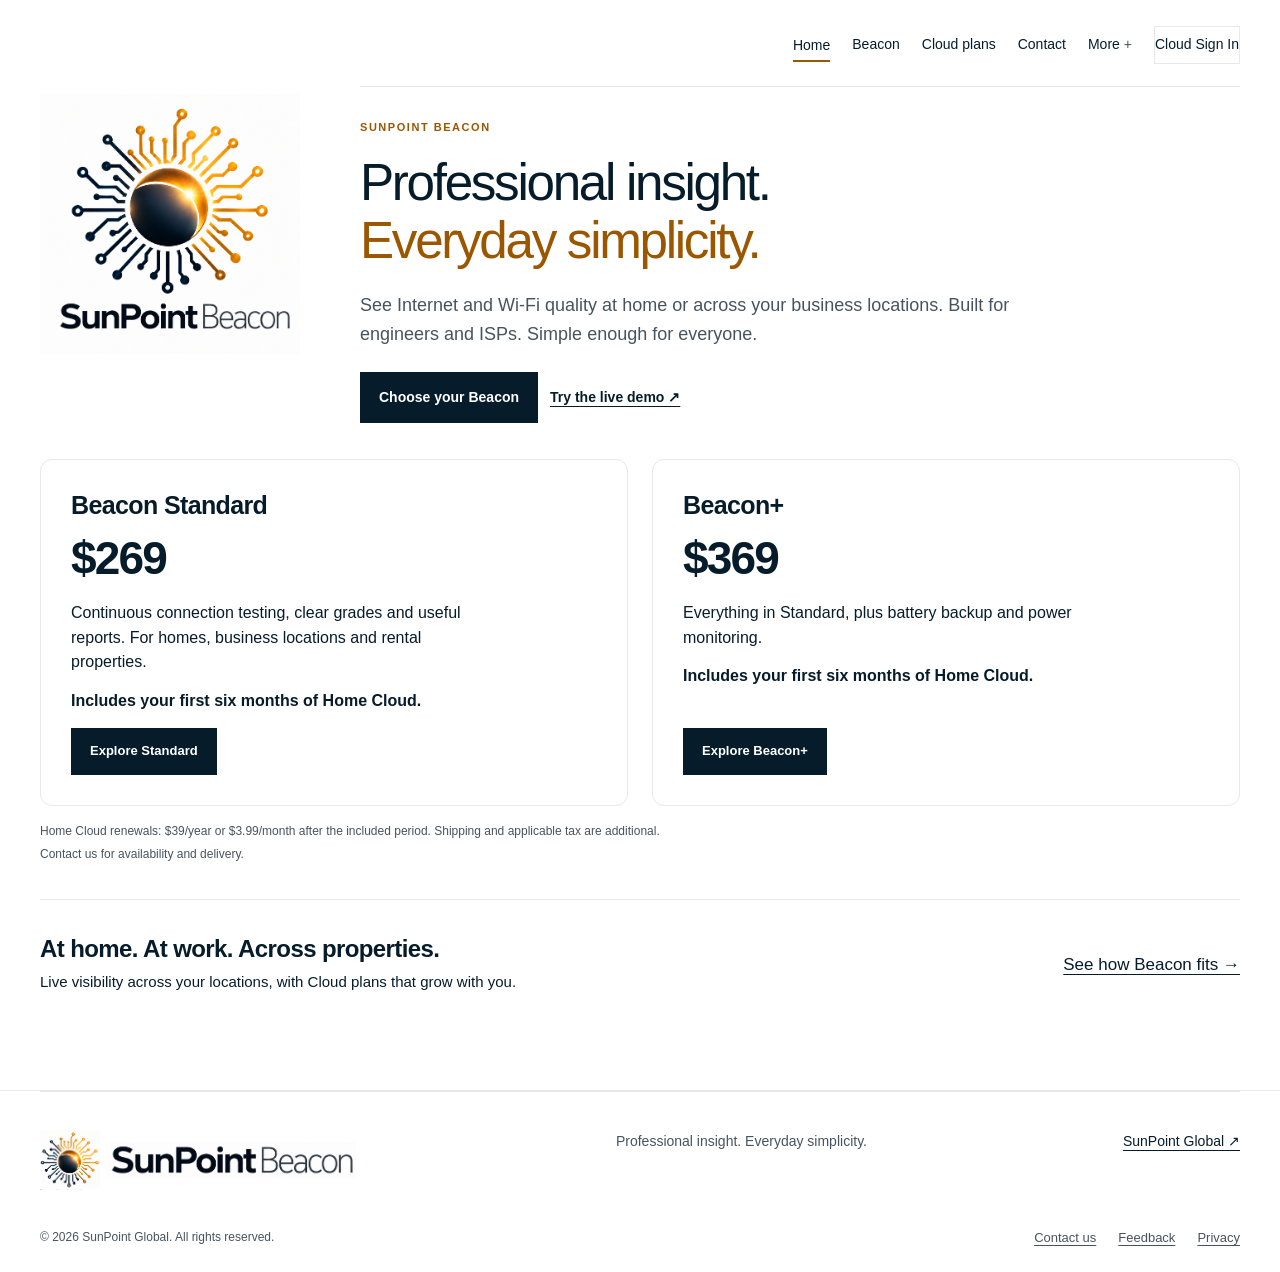
==== commit 03c334a7: "Update new hardware bundles to six months of Home Cloud" ====
--- a/index.html
+++ b/index.html
@@ -1 +1 @@
-<!doctype html><html lang="en"><head><meta charset="utf-8"><meta name="viewport" content="width=device-width,initial-scale=1"><title>SunPoint Beacon — Know the quality of your connection</title><meta name="description" content="Professional Internet and Wi-Fi testing for engineers, ISPs, businesses and homes. Monitor connection quality across locations with clear dashboards and reports."><link rel="canonical" href="https://sunpointbeacon.com/"><meta property="og:type" content="website"><meta property="og:title" content="SunPoint Beacon — Know the quality of your connection"><meta property="og:description" content="Professional Internet and Wi-Fi testing for engineers, ISPs, businesses and homes. Monitor connection quality across locations with clear dashboards and reports."><meta property="og:url" content="https://sunpointbeacon.com/"><meta name="theme-color" content="#102f3b"><link rel="icon" href="favicon.svg?v=20261029-eclipse" type="image/svg+xml"><link rel="stylesheet" href="styles.css?v=20261024-sales"><link rel="stylesheet" href="brand.css?v=20261030-navigation3"><script src="site.js?v=20261030-navigation3" defer></script><script src="analytics-config.js"></script><script src="analytics.js" defer></script></head><body><a class="skip" href="#main">Skip to content</a><header class="home-masthead clean-bundle-home"><div class="wrap home-masthead-grid"><a class="brand" href="/" aria-label="SunPoint Beacon home"><img class="eclipse-stacked-header" src="assets/eclipse-logo.png" alt="SunPoint Beacon" width="1254" height="1254"></a><div class="home-masthead-content"><nav class="site-navigation" aria-label="Main navigation"><a href="/" aria-current="page">Home</a><a href="product.html">Beacon</a><a href="pricing.html">Cloud plans</a><a href="contact.html">Contact</a><details class="site-more"><summary>More</summary><div class="site-more-links"><a href="https://sunpointglobal.net/consulting.html">Consulting</a><a href="use-cases.html">Use cases</a><a href="about.html">About</a><a href="https://cloud.sunpointbeacon.com/demo">Live demo</a><a href="feedback.html">Feedback</a></div></details><a href="https://cloud.sunpointbeacon.com/login" class="cloud-signin">Cloud Sign In</a></nav><div class="home-intro"><p class="eyebrow">SunPoint Beacon</p><h1>Professional insight.<br><em>Everyday simplicity.</em></h1><p class="lead">See Internet and Wi-Fi quality at home or across your business locations. Built for engineers and ISPs. Simple enough for everyone.</p><div class="actions"><a class="button" href="#choose-beacon">Choose your Beacon</a><a class="home-demo-link" href="https://cloud.sunpointbeacon.com/demo">Try the live demo &#8599;</a></div></div></div></div></header><main id="main"><section class="wrap bundle-choice" id="choose-beacon" aria-label="Choose your Beacon"><article class="bundle-card"><h2>Beacon Standard</h2><p class="bundle-price">$269</p><p>Continuous connection testing, clear grades and useful reports. For homes, business locations and rental properties.</p><p class="bundle-included">Includes your first year of Home Cloud.</p><a class="button" href="product.html">Explore Standard</a></article><article class="bundle-card"><h2>Beacon+</h2><p class="bundle-price">$369</p><p>Everything in Standard, plus battery backup and power monitoring.</p><p class="bundle-included">Includes your first year of Home Cloud.</p><a class="button" href="product.html">Explore Beacon+</a></article></section><div class="wrap bundle-terms"><p>Home Cloud renewals: $39/year or $3.99/month after the included year. Shipping and applicable tax are additional.</p><p>Contact us for availability and delivery.</p></div><section class="wrap consulting-quiet"><div><h2>At home. At work. Across properties.</h2><p>Live visibility across your locations, with Cloud plans that grow with you.</p></div><a class="text-link" href="use-cases.html">See how Beacon fits &#8594;</a></section></main><footer><div class="wrap footer "><a class="brand" href="/" aria-label="SunPoint Beacon home" title="SunPoint Beacon home"><svg class="eclipse-lockup" viewBox="0 0 640 120" role="img" aria-label="SunPoint Beacon"><svg x="0" y="0" width="120" height="120" viewBox="140 60 980 920"><image href="assets/eclipse-logo.png" width="1254" height="1254"/></svg><svg x="132" y="25" width="500" height="70" viewBox="70 995 1150 155"><image href="assets/eclipse-logo.png" width="1254" height="1254"/></svg></svg></a><p>Professional insight. Everyday simplicity.</p><a href="https://sunpointglobal.net/">SunPoint Global ↗</a></div><div class="wrap footer-bottom"><span>© <span data-year>2026</span> SunPoint Global. All rights reserved.</span><nav class="footer-links" aria-label="Footer navigation"><a href="contact.html">Contact us</a><a href="feedback.html">Feedback</a><a href="privacy.html">Privacy</a></nav></div></footer></body></html>
+<!doctype html><html lang="en"><head><meta charset="utf-8"><meta name="viewport" content="width=device-width,initial-scale=1"><title>SunPoint Beacon — Professional insight. Everyday simplicity.</title><meta name="description" content="Professional Internet and Wi-Fi testing for engineers, ISPs, businesses and homes. Monitor connection quality across locations with clear dashboards and reports."><link rel="canonical" href="https://sunpointbeacon.com/"><meta property="og:type" content="website"><meta property="og:title" content="SunPoint Beacon — Professional insight. Everyday simplicity."><meta property="og:description" content="Professional Internet and Wi-Fi testing for engineers, ISPs, businesses and homes. Monitor connection quality across locations with clear dashboards and reports."><meta property="og:url" content="https://sunpointbeacon.com/"><meta name="theme-color" content="#102f3b"><link rel="icon" href="favicon.svg?v=20261029-eclipse" type="image/svg+xml"><link rel="stylesheet" href="styles.css?v=20261106-privacy"><link rel="stylesheet" href="brand.css?v=20261030-navigation3"><script src="site.js?v=20261030-navigation3" defer></script><script src="analytics-config.js"></script><script src="analytics.js?v=20261106-privacy" defer></script></head><body><a class="skip" href="#main">Skip to content</a><header class="home-masthead clean-bundle-home"><div class="wrap home-masthead-grid"><a class="brand" href="/" aria-label="SunPoint Beacon home"><img class="eclipse-stacked-header" src="assets/eclipse-logo.png" alt="SunPoint Beacon" width="1254" height="1254"></a><div class="home-masthead-content"><nav class="site-navigation" aria-label="Main navigation"><a href="/" aria-current="page">Home</a><a href="product.html">Beacon</a><a href="pricing.html">Cloud plans</a><a href="contact.html">Contact</a><details class="site-more"><summary>More</summary><div class="site-more-links"><a href="https://sunpointglobal.net/consulting.html">Consulting</a><a href="use-cases.html">Use cases</a><a href="about.html">About</a><a href="https://cloud.sunpointbeacon.com/demo/login?signup=1">Live demo</a><a href="feedback.html">Feedback</a></div></details><a href="https://cloud.sunpointbeacon.com/login" class="cloud-signin">Cloud Sign In</a></nav><div class="home-intro"><p class="eyebrow">SunPoint Beacon</p><h1>Professional insight.<br><em>Everyday simplicity.</em></h1><p class="lead">See Internet and Wi-Fi quality at home or across your business locations. Built for engineers and ISPs. Simple enough for everyone.</p><div class="actions"><a class="button" href="#choose-beacon">Choose your Beacon</a><a class="home-demo-link" href="https://cloud.sunpointbeacon.com/demo/login?signup=1">Try the live demo &#8599;</a></div></div></div></div></header><main id="main"><section class="wrap bundle-choice" id="choose-beacon" aria-label="Choose your Beacon"><article class="bundle-card"><h2>Beacon Standard</h2><p class="bundle-price">$269</p><p>Continuous connection testing, clear grades and useful reports. For homes, business locations and rental properties.</p><p class="bundle-included">Includes your first six months of Home Cloud.</p><a class="button" href="product.html">Explore Standard</a></article><article class="bundle-card"><h2>Beacon+</h2><p class="bundle-price">$369</p><p>Everything in Standard, plus battery backup and power monitoring.</p><p class="bundle-included">Includes your first six months of Home Cloud.</p><a class="button" href="product.html">Explore Beacon+</a></article></section><div class="wrap bundle-terms"><p>Home Cloud renewals: $39/year or $3.99/month after the included period. Shipping and applicable tax are additional.</p><p>Contact us for availability and delivery.</p></div><section class="wrap consulting-quiet"><div><h2>At home. At work. Across properties.</h2><p>Live visibility across your locations, with Cloud plans that grow with you.</p></div><a class="text-link" href="use-cases.html">See how Beacon fits &#8594;</a></section></main><footer><div class="wrap footer "><a class="brand" href="/" aria-label="SunPoint Beacon home" title="SunPoint Beacon home"><svg class="eclipse-lockup" viewBox="0 0 640 120" role="img" aria-label="SunPoint Beacon"><svg x="0" y="0" width="120" height="120" viewBox="140 60 980 920"><image href="assets/eclipse-logo.png" width="1254" height="1254"/></svg><svg x="132" y="25" width="500" height="70" viewBox="70 995 1150 155"><image href="assets/eclipse-logo.png" width="1254" height="1254"/></svg></svg></a><p>Professional insight. Everyday simplicity.</p><a href="https://sunpointglobal.net/">SunPoint Global ↗</a></div><div class="wrap footer-bottom"><span>© <span data-year>2026</span> SunPoint Global. All rights reserved.</span><nav class="footer-links" aria-label="Footer navigation"><a href="contact.html">Contact us</a><a href="feedback.html">Feedback</a><a href="privacy.html">Privacy</a></nav></div></footer></body></html>
--- a/styles.css
+++ b/styles.css
@@ -13,7 +13,7 @@
 /* Demo discovery */
 .demo-nav{font-weight:700!important;text-decoration:underline;text-underline-offset:5px}.demo-note{font-size:14px;color:var(--muted,#536a73);margin-top:14px}nav{flex-wrap:wrap}
 
-.analytics-consent{position:fixed;bottom:16px;left:16px;right:16px;max-width:640px;z-index:1000;padding:18px;border:1px solid #9badb3;border-radius:12px;background:var(--surface,#fff);color:var(--ink,#12313c);box-shadow:0 4px 24px #0003;font:15px/1.5 Arial}.analytics-consent p{margin:0 0 12px}.analytics-consent button{margin:4px 3px;padding:9px 12px}.analytics-consent[hidden]{display:none!important}
+.analytics-consent{position:fixed;right:14px;bottom:14px;z-index:1000;width:min(560px,calc(100vw - 28px));box-sizing:border-box;padding:10px 12px;border:1px solid #9badb3;border-radius:10px;background:var(--surface,#fff);color:var(--ink,#12313c);box-shadow:0 4px 20px #0003;font:14px/1.4 Arial;display:flex;align-items:center;justify-content:space-between;gap:12px}.analytics-consent.is-expanded{width:min(620px,calc(100vw - 28px));display:block}.analytics-consent p{margin:0}.analytics-consent.is-expanded>p{margin-bottom:10px}.analytics-consent-actions{display:flex;align-items:center;justify-content:flex-end;gap:7px;flex-wrap:wrap}.analytics-consent button,.analytics-consent a,.analytics-preferences{font:inherit}.analytics-consent button{margin:0;padding:7px 10px}.analytics-consent-details{margin-top:10px;padding-top:10px;border-top:1px solid #9badb366}.analytics-consent-details p{margin-bottom:9px}.analytics-consent[hidden],.analytics-consent-details[hidden]{display:none!important}.analytics-preferences{border:0;background:transparent;color:inherit;text-decoration:underline;text-underline-offset:3px;cursor:pointer;padding:0}.footer-links .analytics-preferences{font-size:13px}@media(max-width:640px){.analytics-consent{left:10px;right:10px;bottom:10px;width:auto;align-items:flex-start;flex-direction:column}.analytics-consent-actions{justify-content:flex-start}}
 
 /* Public contact navigation */
 .footer-bottom .footer-links{display:flex;flex-wrap:wrap;gap:12px 22px;margin:0;padding:0}.footer-bottom .footer-links a{padding:0;font-size:13px;color:inherit;text-decoration:underline;text-underline-offset:3px}
